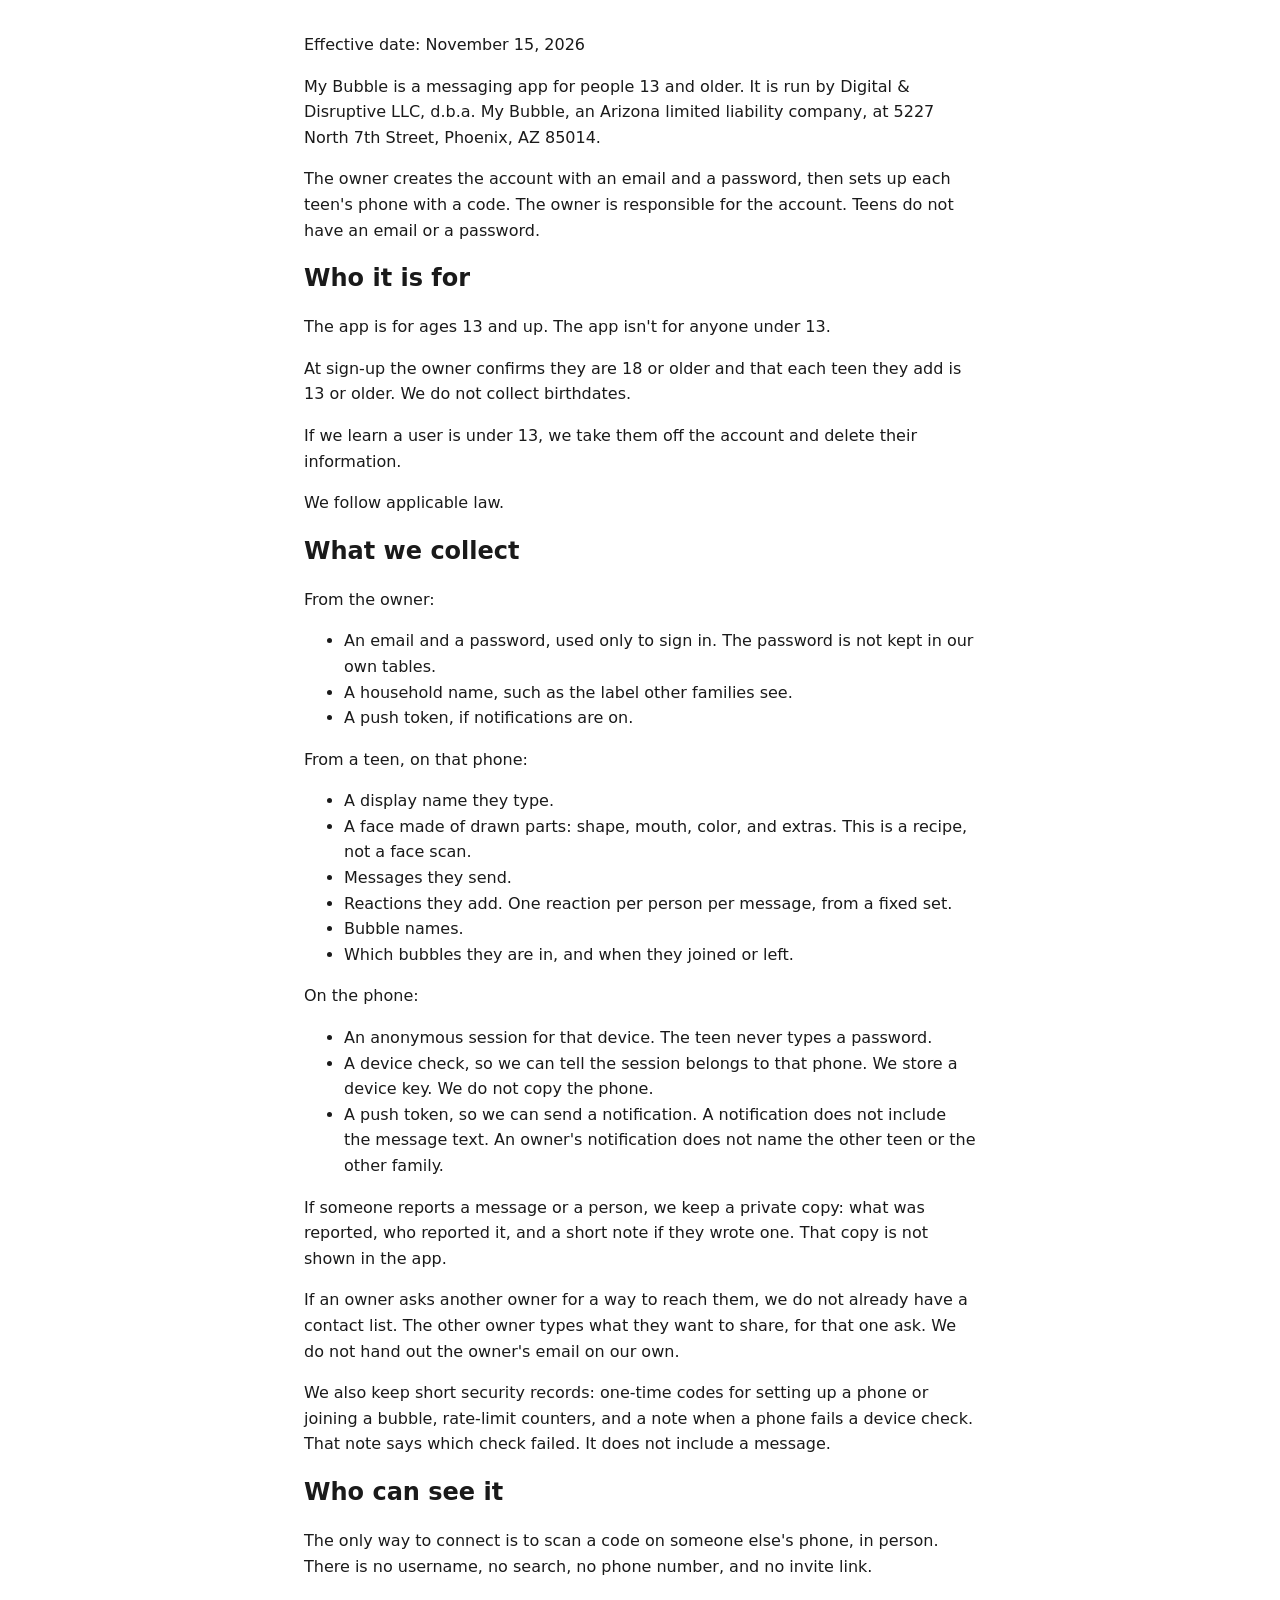
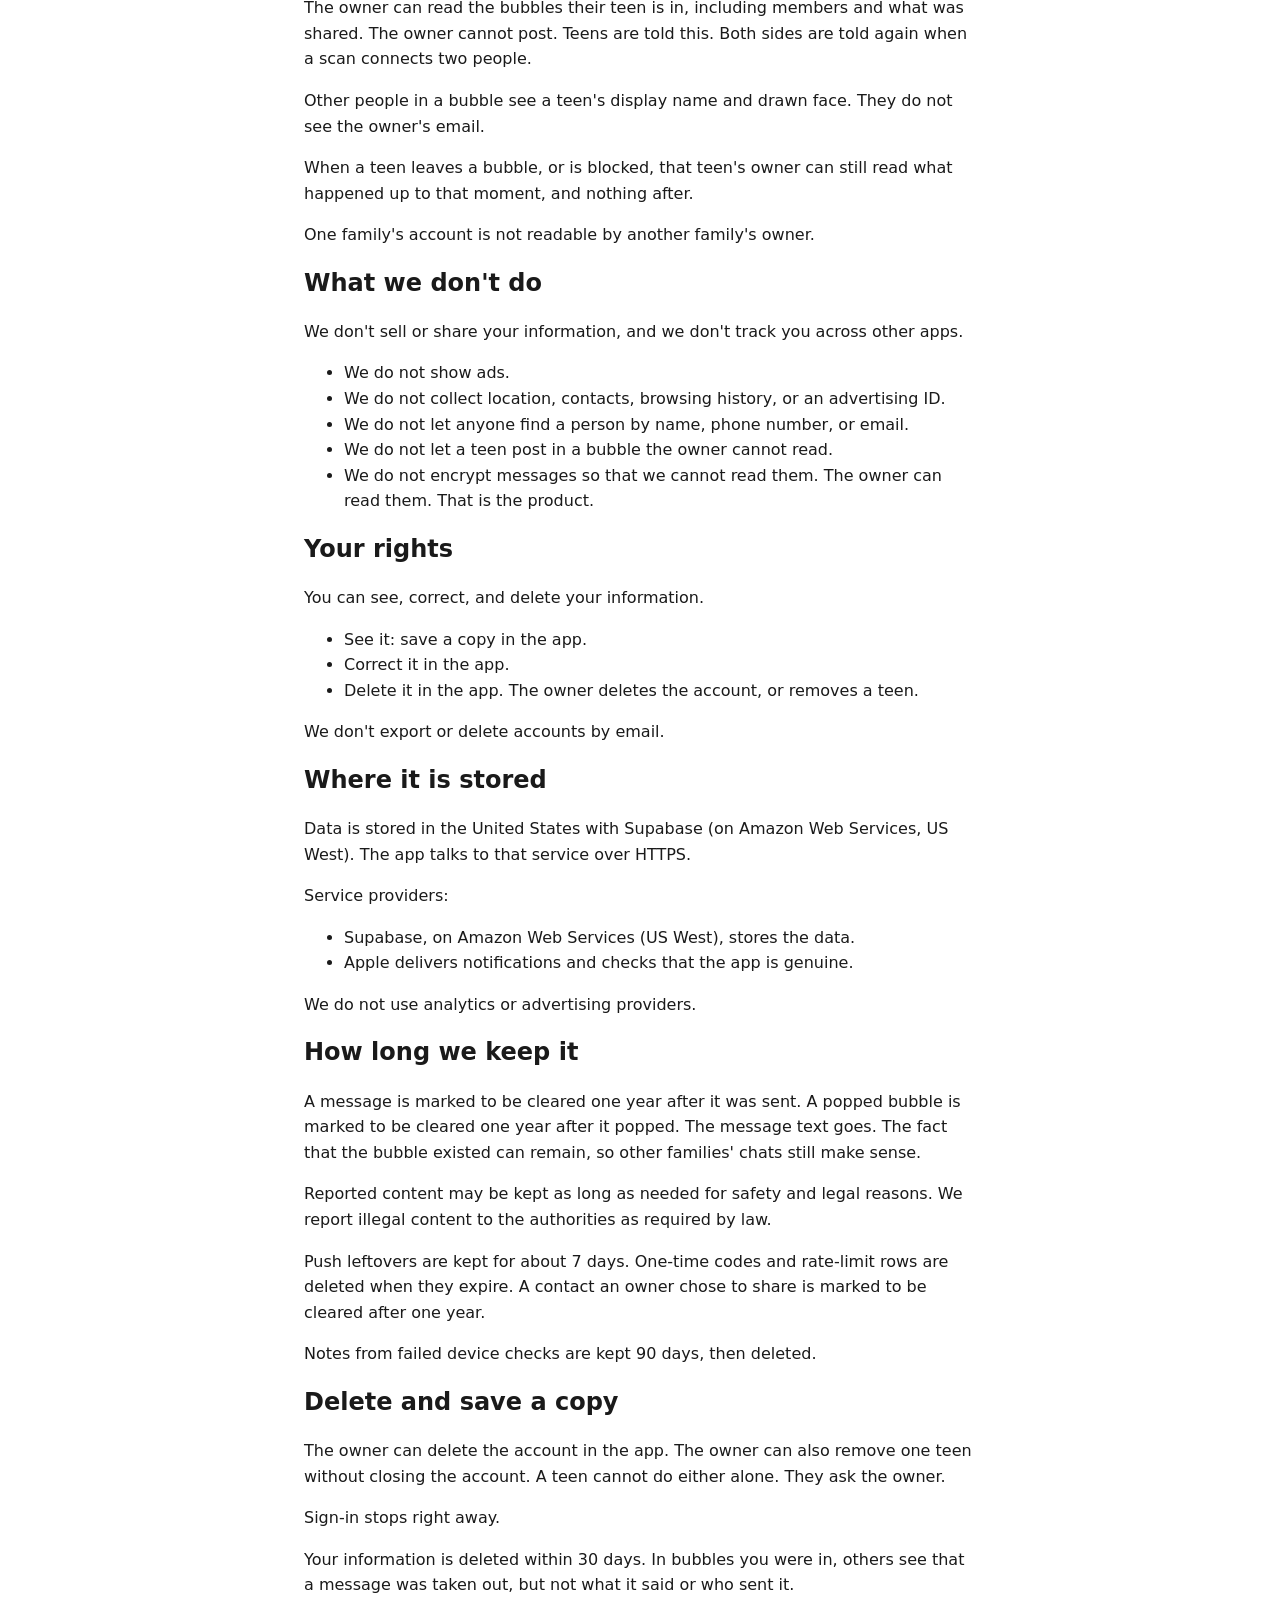
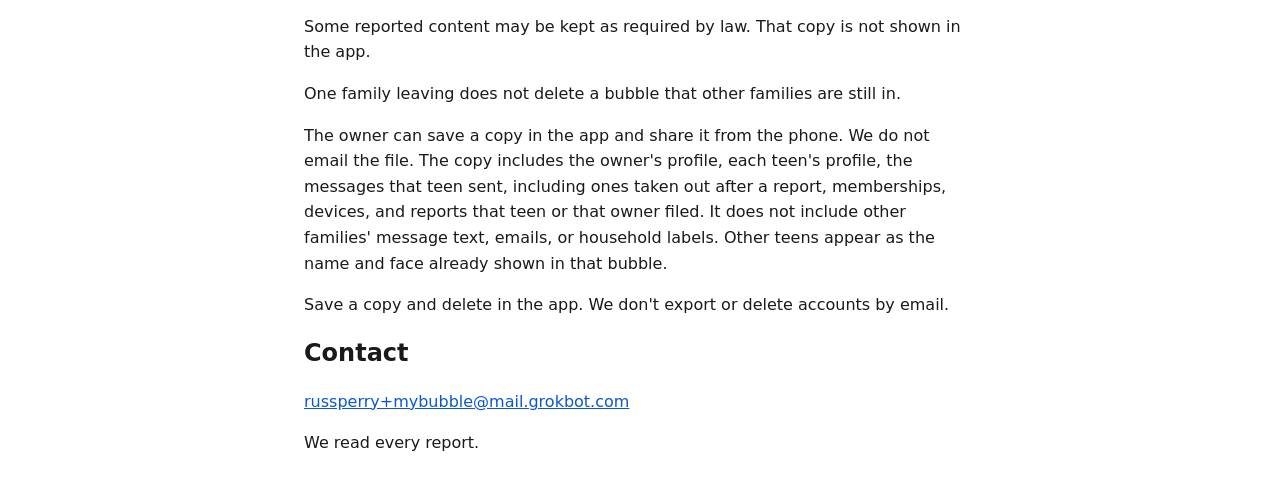
==== privacy/index.html @ 67202253 "Publish legal and support pages." ====
<!DOCTYPE html>
<html lang="en">
<head>
<meta charset="utf-8">
<meta name="viewport" content="width=device-width, initial-scale=1">
<title>Privacy policy · My Bubble</title>
<link rel="stylesheet" href="../style.css">
</head>
<body>
<main>
<p>Effective date: November 15, 2026</p>
<p>My Bubble is a messaging app for people 13 and older. It is run by Digital &amp; Disruptive LLC, d.b.a. My Bubble, an Arizona limited liability company, at 5227 North 7th Street, Phoenix, AZ 85014.</p>
<p>The owner creates the account with an email and a password, then sets up each teen&#39;s phone with a code. The owner is responsible for the account. Teens do not have an email or a password.</p>
<h2>Who it is for</h2>
<p>The app is for ages 13 and up. The app isn&#39;t for anyone under 13.</p>
<p>At sign-up the owner confirms they are 18 or older and that each teen they add is 13 or older. We do not collect birthdates.</p>
<p>If we learn a user is under 13, we take them off the account and delete their information.</p>
<p>We follow applicable law.</p>
<h2>What we collect</h2>
<p>From the owner:</p>
<ul>
<li>An email and a password, used only to sign in. The password is not kept in our own tables.</li>
<li>A household name, such as the label other families see.</li>
<li>A push token, if notifications are on.</li>
</ul>
<p>From a teen, on that phone:</p>
<ul>
<li>A display name they type.</li>
<li>A face made of drawn parts: shape, mouth, color, and extras. This is a recipe, not a face scan.</li>
<li>Messages they send.</li>
<li>Reactions they add. One reaction per person per message, from a fixed set.</li>
<li>Bubble names.</li>
<li>Which bubbles they are in, and when they joined or left.</li>
</ul>
<p>On the phone:</p>
<ul>
<li>An anonymous session for that device. The teen never types a password.</li>
<li>A device check, so we can tell the session belongs to that phone. We store a device key. We do not copy the phone.</li>
<li>A push token, so we can send a notification. A notification does not include the message text. An owner&#39;s notification does not name the other teen or the other family.</li>
</ul>
<p>If someone reports a message or a person, we keep a private copy: what was reported, who reported it, and a short note if they wrote one. That copy is not shown in the app.</p>
<p>If an owner asks another owner for a way to reach them, we do not already have a contact list. The other owner types what they want to share, for that one ask. We do not hand out the owner&#39;s email on our own.</p>
<p>We also keep short security records: one-time codes for setting up a phone or joining a bubble, rate-limit counters, and a note when a phone fails a device check. That note says which check failed. It does not include a message.</p>
<h2>Who can see it</h2>
<p>The only way to connect is to scan a code on someone else&#39;s phone, in person. There is no username, no search, no phone number, and no invite link.</p>
<p>The owner can read the bubbles their teen is in, including members and what was shared. The owner cannot post. Teens are told this. Both sides are told again when a scan connects two people.</p>
<p>Other people in a bubble see a teen&#39;s display name and drawn face. They do not see the owner&#39;s email.</p>
<p>When a teen leaves a bubble, or is blocked, that teen&#39;s owner can still read what happened up to that moment, and nothing after.</p>
<p>One family&#39;s account is not readable by another family&#39;s owner.</p>
<h2>What we don&#39;t do</h2>
<p>We don&#39;t sell or share your information, and we don&#39;t track you across other apps.</p>
<ul>
<li>We do not show ads.</li>
<li>We do not collect location, contacts, browsing history, or an advertising ID.</li>
<li>We do not let anyone find a person by name, phone number, or email.</li>
<li>We do not let a teen post in a bubble the owner cannot read.</li>
<li>We do not encrypt messages so that we cannot read them. The owner can read them. That is the product.</li>
</ul>
<h2>Your rights</h2>
<p>You can see, correct, and delete your information.</p>
<ul>
<li>See it: save a copy in the app.</li>
<li>Correct it in the app.</li>
<li>Delete it in the app. The owner deletes the account, or removes a teen.</li>
</ul>
<p>We don&#39;t export or delete accounts by email.</p>
<h2>Where it is stored</h2>
<p>Data is stored in the United States with Supabase (on Amazon Web Services, US West). The app talks to that service over HTTPS.</p>
<p>Service providers:</p>
<ul>
<li>Supabase, on Amazon Web Services (US West), stores the data.</li>
<li>Apple delivers notifications and checks that the app is genuine.</li>
</ul>
<p>We do not use analytics or advertising providers.</p>
<h2>How long we keep it</h2>
<p>A message is marked to be cleared one year after it was sent. A popped bubble is marked to be cleared one year after it popped. The message text goes. The fact that the bubble existed can remain, so other families&#39; chats still make sense.</p>
<p>Reported content may be kept as long as needed for safety and legal reasons. We report illegal content to the authorities as required by law.</p>
<p>Push leftovers are kept for about 7 days. One-time codes and rate-limit rows are deleted when they expire. A contact an owner chose to share is marked to be cleared after one year.</p>
<p>Notes from failed device checks are kept 90 days, then deleted.</p>
<h2>Delete and save a copy</h2>
<p>The owner can delete the account in the app. The owner can also remove one teen without closing the account. A teen cannot do either alone. They ask the owner.</p>
<p>Sign-in stops right away.</p>
<p>Your information is deleted within 30 days. In bubbles you were in, others see that a message was taken out, but not what it said or who sent it.</p>
<p>Some reported content may be kept as required by law. That copy is not shown in the app.</p>
<p>One family leaving does not delete a bubble that other families are still in.</p>
<p>The owner can save a copy in the app and share it from the phone. We do not email the file. The copy includes the owner&#39;s profile, each teen&#39;s profile, the messages that teen sent, including ones taken out after a report, memberships, devices, and reports that teen or that owner filed. It does not include other families&#39; message text, emails, or household labels. Other teens appear as the name and face already shown in that bubble.</p>
<p>Save a copy and delete in the app. We don&#39;t export or delete accounts by email.</p>
<h2>Contact</h2>
<p><a href="mailto:russperry+mybubble@mail.grokbot.com">russperry+mybubble@mail.grokbot.com</a></p>
<p>We read every report.</p>
</main>
</body>
</html>
---- style.css ----
html {
  font-family: system-ui, -apple-system, BlinkMacSystemFont, "Segoe UI", sans-serif;
  line-height: 1.6;
  color: #1a1a1a;
  background: #fff;
}

body {
  max-width: 42rem;
  margin: 2rem auto;
  padding: 0 1.25rem;
}

h1, h2 {
  line-height: 1.3;
}

a {
  color: #0b57d0;
}
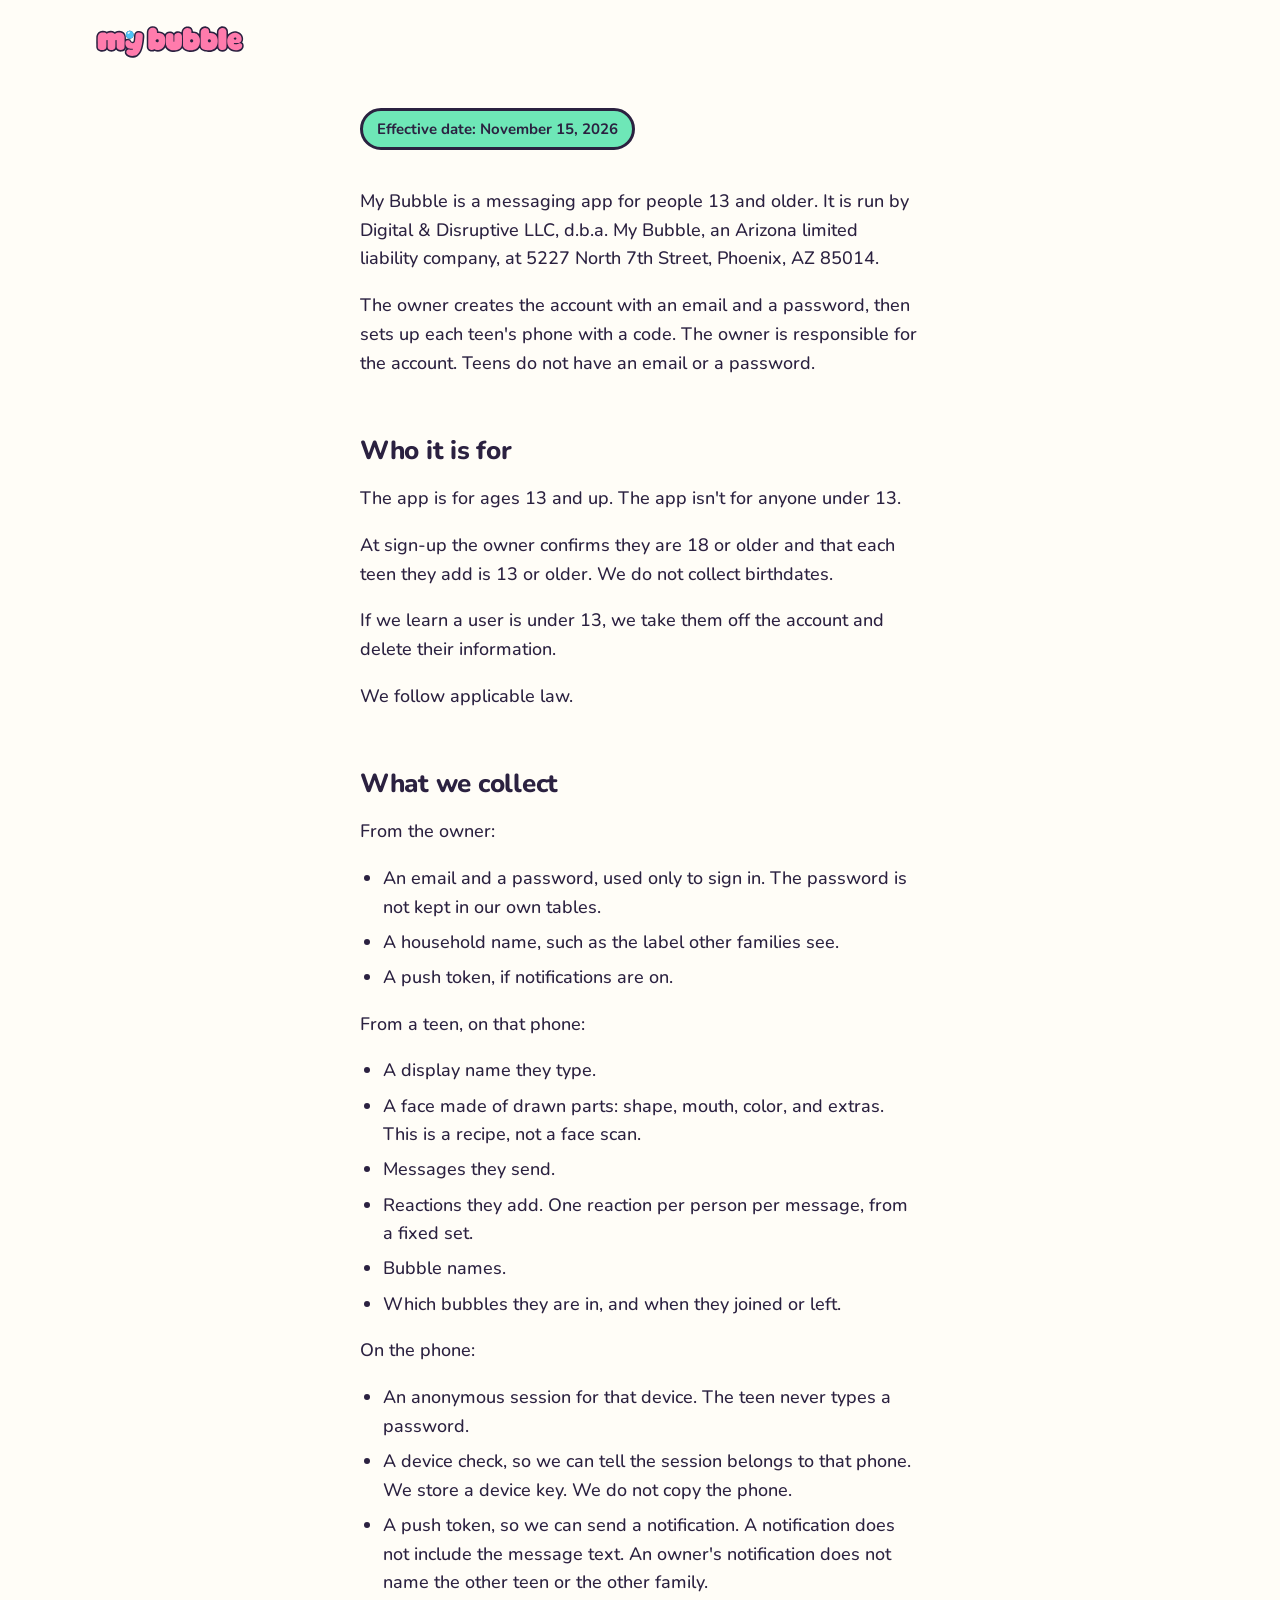
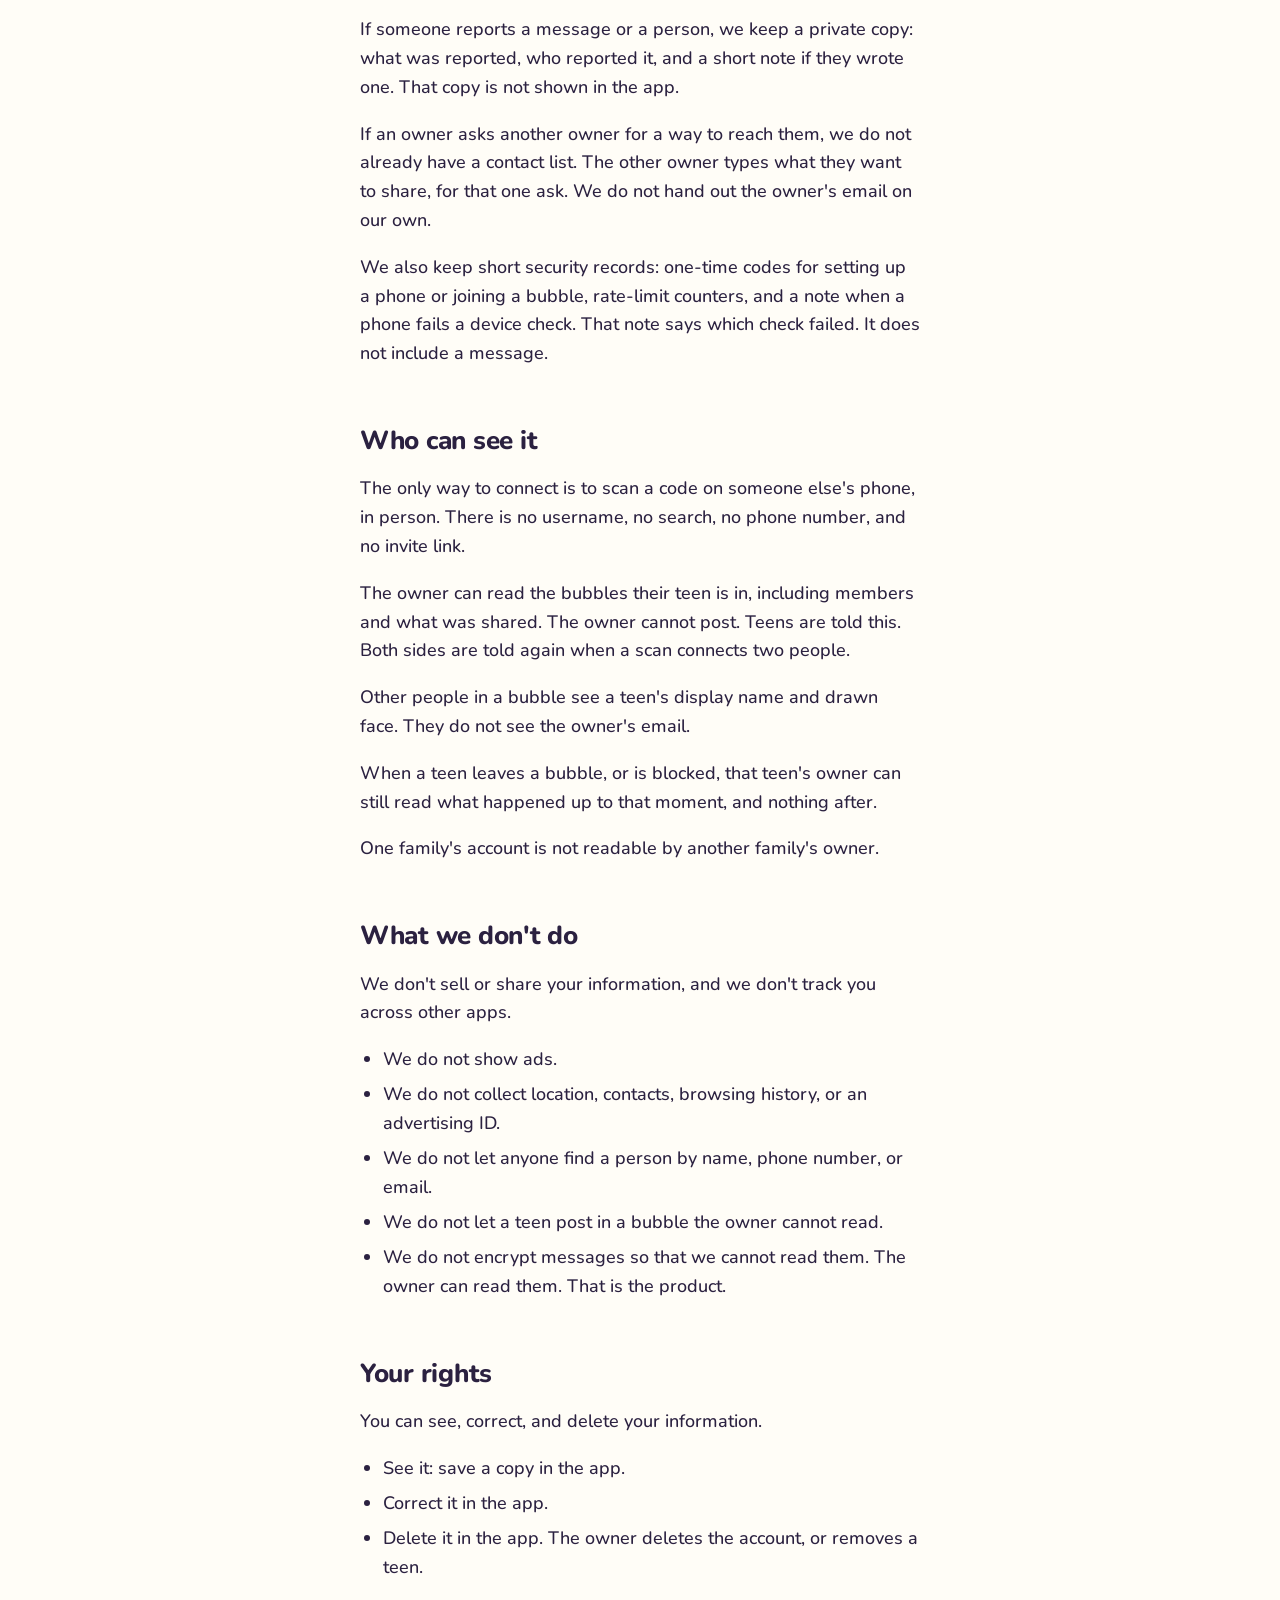
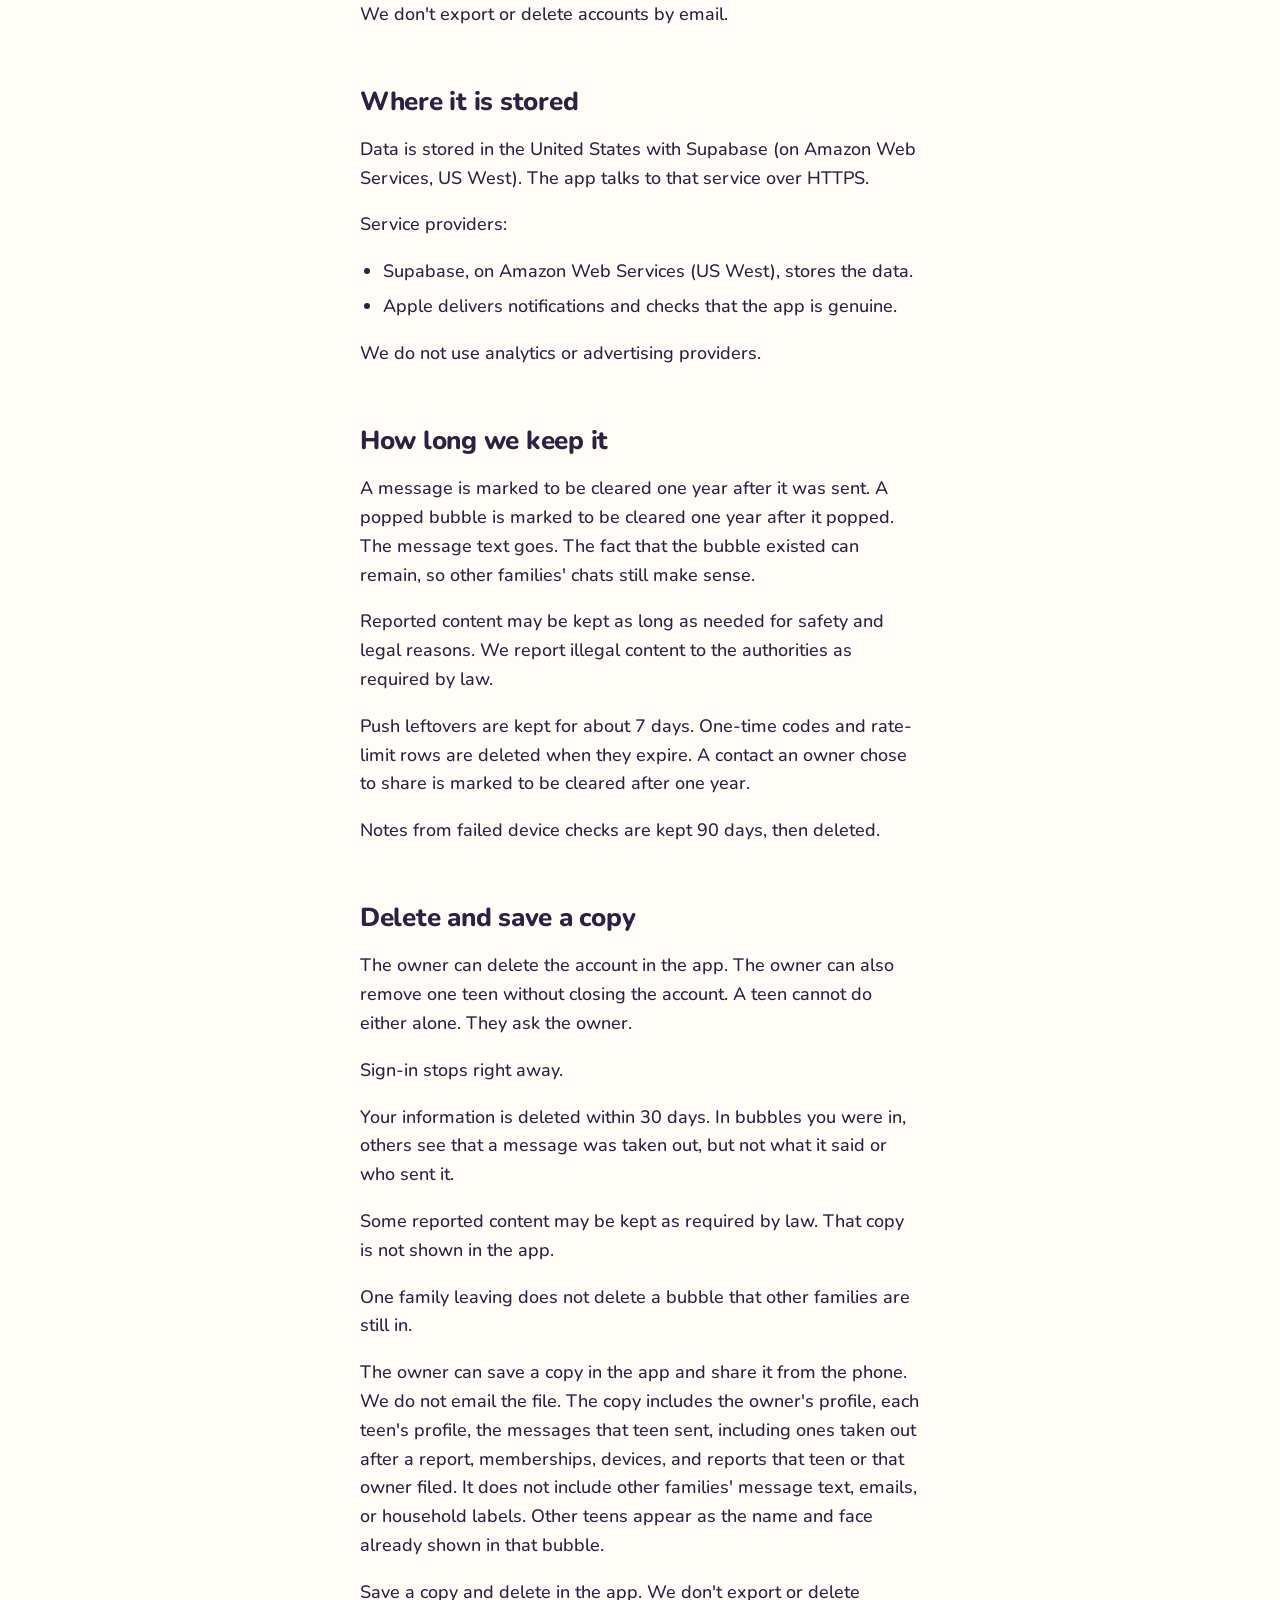
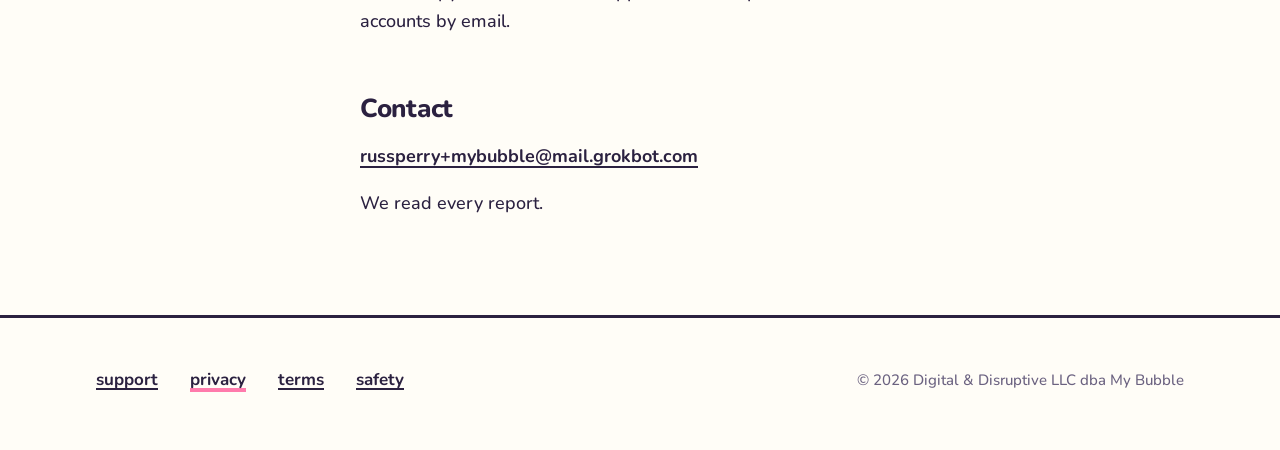
==== commit 419b0852: "Add the landing page and give the help pages its header and footer." ====
--- a/privacy/index.html
+++ b/privacy/index.html
@@ -4,9 +4,15 @@
 <meta charset="utf-8">
 <meta name="viewport" content="width=device-width, initial-scale=1">
 <title>Privacy policy · My Bubble</title>
+<meta name="theme-color" content="#FFFDF7">
+<link rel="icon" type="image/png" sizes="32x32" href="../assets/icon-32.png">
+<link rel="apple-touch-icon" href="../assets/apple-touch-icon.png">
 <link rel="stylesheet" href="../style.css">
 </head>
 <body>
+<header class="site-head">
+  <a class="brand" href="../"><img class="brand-wordmark" src="../assets/wordmark.svg" alt="My Bubble, home" width="148" height="31"></a>
+</header>
 <main>
 <p>Effective date: November 15, 2026</p>
 <p>My Bubble is a messaging app for people 13 and older. It is run by Digital &amp; Disruptive LLC, d.b.a. My Bubble, an Arizona limited liability company, at 5227 North 7th Street, Phoenix, AZ 85014.</p>
@@ -89,5 +95,18 @@
 <p><a href="mailto:russperry+mybubble@mail.grokbot.com">russperry+mybubble@mail.grokbot.com</a></p>
 <p>We read every report.</p>
 </main>
+<footer class="site-foot">
+  <div class="site-foot-inner">
+    <nav aria-label="help and legal">
+      <ul>
+        <li><a href="../support/">support</a></li>
+        <li><a href="../privacy/" aria-current="page">privacy</a></li>
+        <li><a href="../terms/">terms</a></li>
+        <li><a href="../safety/">safety</a></li>
+      </ul>
+    </nav>
+    <small>© 2026 Digital &amp; Disruptive LLC dba My Bubble</small>
+  </div>
+</footer>
 </body>
 </html>
--- a/style.css
+++ b/style.css
@@ -1,20 +1,500 @@
+/* My Bubble — site styles.
+   Tokens from the app (ios/MyBubble/Design/Tokens.swift). Candy is fill, text is
+   ink or paper. One gradient only: the shimmer, used on the time ring and the pop.
+   Type is SF Pro Rounded on Apple devices (ui-rounded); Nunito, self-hosted, elsewhere. */
+
+@font-face {
+  font-family: "Nunito";
+  src: url("assets/fonts/nunito-latin-wght-normal.woff2") format("woff2");
+  font-weight: 200 1000;
+  font-style: normal;
+  font-display: swap;
+  unicode-range: U+0000-00FF, U+0131, U+0152-0153, U+02BB-02BC, U+02C6, U+02DA, U+02DC, U+0304, U+0308, U+0329, U+2000-206F, U+20AC, U+2122, U+2191, U+2193, U+2212, U+2215, U+FEFF, U+FFFD;
+}
+
+@property --hole {
+  syntax: "<percentage>";
+  inherits: false;
+  initial-value: 0%;
+}
+
+:root {
+  --ink: #2B2140;
+  --paper: #FFFDF7;
+  --bubblegum: #FF7BAC;
+  --sky: #4FC3F7;
+  --mint: #6EE7B7;
+  --lemon: #FFD65C;
+  --grape: #A78BFA;
+  --ink-soft: #6B6280;
+  --paper-soft: #B9B0CC;
+  --ink-raised: #3A2E55;
+  --shimmer: #FFB3D9, #7EE8E0, #C3B1F5, #FFD873, #FFB3D9;
+
+  --font: ui-rounded, "SF Pro Rounded", "Nunito", system-ui, -apple-system, sans-serif;
+  --stroke: 3px;
+  --stroke-hero: 4px;
+  --r-card: 24px;
+  --margin: clamp(20px, 5vw, 56px);
+  --wide: 1200px;
+
+  /* one crescent highlight, top-left, for CSS-drawn bubbles */
+  --glint: url("data:image/svg+xml,%3Csvg xmlns='http://www.w3.org/2000/svg' viewBox='0 0 100 100'%3E%3Cpath d='M25.27 41.97A26 26 0 0 1 41.11 25.57' fill='none' stroke='white' stroke-opacity='.9' stroke-width='5.5' stroke-linecap='round'/%3E%3C/svg%3E");
+
+  color-scheme: light;
+}
+
+*, *::before, *::after { box-sizing: border-box; }
+
 html {
-  font-family: system-ui, -apple-system, BlinkMacSystemFont, "Segoe UI", sans-serif;
-  line-height: 1.6;
-  color: #1a1a1a;
-  background: #fff;
+  background: var(--paper);
+  color: var(--ink);
+  font-family: var(--font);
+  -webkit-text-size-adjust: 100%;
+  text-size-adjust: 100%;
 }
 
 body {
-  max-width: 42rem;
-  margin: 2rem auto;
-  padding: 0 1.25rem;
-}
-
-h1, h2 {
-  line-height: 1.3;
-}
-
-a {
-  color: #0b57d0;
-}
+  margin: 0;
+  font-size: 1.125rem;
+  font-weight: 500;
+  line-height: 1.55;
+  -webkit-font-smoothing: antialiased;
+  overflow-x: clip;
+}
+
+img, svg { display: block; max-width: 100%; }
+
+a { color: inherit; text-decoration-thickness: 2px; text-underline-offset: .2em; }
+a:hover { text-decoration-color: var(--bubblegum); text-decoration-thickness: 4px; }
+
+:focus-visible { outline: 3px solid var(--ink); outline-offset: 4px; border-radius: 6px; }
+
+.sr-only {
+  position: absolute !important; width: 1px; height: 1px; padding: 0; margin: -1px;
+  overflow: hidden; clip: rect(0 0 0 0); clip-path: inset(50%); white-space: nowrap; border: 0;
+}
+
+/* ---------------------------------------------------------------- header */
+
+.site-head {
+  display: flex; align-items: center; justify-content: space-between; gap: 16px;
+  max-width: var(--wide); margin: 0 auto; padding: 20px var(--margin);
+}
+.brand {
+  display: inline-flex; align-items: center; gap: 10px; min-height: 44px;
+  text-decoration: none; border-radius: 12px;
+}
+.brand-wordmark { width: 148px; height: auto; }
+.brand-wand { width: 48px; height: 48px; }
+
+.pill {
+  display: inline-flex; align-items: center; justify-content: center; gap: 8px;
+  min-height: 44px; padding: 0 20px;
+  border: var(--stroke) solid var(--ink); border-radius: 999px;
+  background: var(--paper); color: var(--ink);
+  font-weight: 700; font-size: 1.0625rem; line-height: 1; text-decoration: none;
+  transition: transform .2s ease-out;
+}
+.pill:hover { text-decoration: none; transform: translateY(-2px); }
+.pill-candy { background: var(--lemon); }
+
+/* ---------------------------------------------------------------- footer */
+
+.site-foot {
+  margin-top: 0;
+  padding: 40px 0 48px;
+  border-top: var(--stroke) solid var(--ink);
+  background: var(--paper);
+}
+.site-foot-inner {
+  max-width: var(--wide); margin: 0 auto; padding: 0 var(--margin);
+  display: flex; flex-wrap: wrap; align-items: center; justify-content: space-between; gap: 16px 32px;
+}
+.site-foot ul {
+  display: flex; flex-wrap: wrap; gap: 4px 8px;
+  list-style: none; margin: 0 0 0 -12px; padding: 0;
+}
+.site-foot li a {
+  display: inline-flex; align-items: center; min-height: 44px; padding: 0 12px;
+  font-weight: 700; font-size: 1.0625rem;
+}
+.site-foot li a[aria-current="page"] { text-decoration-color: var(--bubblegum); text-decoration-thickness: 4px; }
+.site-foot small { font-size: 0.9375rem; color: var(--ink-soft); }
+
+/* ---------------------------------------------------------------- legal pages */
+
+body:not(.home) main {
+  max-width: 42rem; margin: 0 auto; padding: 24px var(--margin) 80px;
+  font-size: 1.125rem; line-height: 1.6;
+}
+body:not(.home) main h2 {
+  margin: 2.2em 0 .5em; font-size: 1.625rem; font-weight: 800; line-height: 1.2; letter-spacing: -.01em;
+}
+body:not(.home) main > p:first-child {
+  display: inline-block; margin: 0 0 1.25em; padding: 6px 14px;
+  border: var(--stroke) solid var(--ink); border-radius: 999px; background: var(--mint);
+  font-size: 0.9375rem; font-weight: 700;
+}
+body:not(.home) main ul { padding-left: 1.25em; }
+body:not(.home) main li { margin: .35em 0; }
+body:not(.home) main li::marker { color: var(--ink); }
+body:not(.home) main a { font-weight: 700; overflow-wrap: anywhere; }
+
+/* ================================================================ landing */
+
+.home .wrap { max-width: var(--wide); margin: 0 auto; padding: 0 var(--margin); }
+
+/* the CSS-drawn bubble: candy fill, ink outline, one glint */
+.bub {
+  position: absolute; border-radius: 50%;
+  border: var(--stroke-hero) solid var(--ink);
+  background: var(--glint) center / 100% no-repeat, var(--fill, var(--sky));
+}
+.bub.s { border-width: var(--stroke); }
+
+/* ---------------------------------------------------------------- hero */
+
+.hero { position: relative; overflow: clip; padding-bottom: 72px; }
+.hero-inner {
+  display: grid; grid-template-columns: minmax(0, 1fr) minmax(0, 1fr);
+  align-items: center; gap: 24px;
+  max-width: var(--wide); margin: 0 auto; padding: 8px var(--margin) 0;
+  min-height: min(720px, calc(100svh - 100px));
+}
+.hero-copy { position: relative; z-index: 2; padding: 24px 0; }
+.hero h1 { margin: 0; }
+.hero-wordmark { width: min(100%, 620px); height: auto; overflow: visible; }
+.tagline {
+  margin: 28px 0 0; max-width: 15ch;
+  font-size: clamp(2rem, 1.2rem + 3.2vw, 3.5rem); font-weight: 800; line-height: 1.04; letter-spacing: -.025em;
+  text-wrap: balance;
+}
+/* Apple badge: unaltered, 56px tall, clear space well over a quarter of its height */
+.store { display: inline-block; margin: 40px 0 0; padding: 0; border-radius: 10px; }
+.store img { width: auto; height: 56px; }
+.store:focus-visible { outline-offset: 6px; }
+
+.hero-art { position: relative; height: 640px; }
+.hero-art .bub.big { --fill: var(--lemon); width: 560px; height: 560px; right: -170px; top: 30px; }
+.hero-art .bub.mid { --fill: var(--mint); width: 150px; height: 150px; left: 0; bottom: 30px; }
+.hero-art .bub.b1 { --fill: var(--sky); width: 64px; height: 64px; left: 40px; top: 70px; border-width: var(--stroke); }
+.hero-art .bub.b2 { --fill: var(--bubblegum); width: 28px; height: 28px; left: 120px; top: 30px; border-width: var(--stroke); }
+.hero-art .bub.b3 { --fill: var(--grape); width: 36px; height: 36px; right: 30px; bottom: 10px; border-width: var(--stroke); }
+
+.phone {
+  position: absolute; left: 50%; top: 50%;
+  width: 300px; aspect-ratio: 393 / 852;
+  margin: calc(300px * -852 / 393 / 2) 0 0 -150px;
+  padding: 11px;
+  background: var(--grape);
+  border: var(--stroke-hero) solid var(--ink);
+  border-radius: 52px;
+  transform: rotate(5deg);
+}
+.phone::before { /* the case's glint */
+  content: ""; position: absolute; left: -2px; top: 40px; width: 4px; height: 70px;
+  border-radius: 4px; background: var(--ink);
+}
+.phone-screen {
+  width: 100%; height: 100%; overflow: hidden;
+  border: var(--stroke) solid var(--ink); border-radius: 40px; background: var(--paper);
+}
+.phone-screen svg { width: 100%; height: 100%; }
+.art text, .phone-screen text, .pop text { font-family: var(--font); }
+
+/* ---------------------------------------------------------------- how it works */
+
+.points { position: relative; padding: 56px 0 120px; }
+.section-title {
+  margin: 0 0 56px; font-size: clamp(2rem, 1.4rem + 2.4vw, 3rem); font-weight: 800;
+  line-height: 1.05; letter-spacing: -.02em;
+}
+.cards {
+  list-style: none; margin: 0; padding: 0;
+  display: grid; grid-template-columns: repeat(3, minmax(0, 1fr)); gap: 32px; align-items: start;
+}
+.card {
+  position: relative; display: flex; flex-direction: column;
+  padding: 28px 28px 32px;
+  border: var(--stroke) solid var(--ink); border-radius: var(--r-card);
+  background: var(--fill, var(--paper));
+  transform: rotate(var(--tilt, 0deg)) translateY(var(--drop, 0));
+  transition: transform .5s cubic-bezier(.34, 1.56, .64, 1);
+}
+.card:hover { transform: rotate(0deg) translateY(var(--drop, 0)); }
+.card-sky { --fill: var(--sky); --tilt: -1.6deg; }
+.card-paper { --fill: var(--paper); --tilt: 1.2deg; --drop: 56px; }
+.card-lemon { --fill: var(--lemon); --tilt: -1deg; }
+.card h3 {
+  order: 1; margin: 24px 0 8px;
+  font-size: 1.75rem; font-weight: 800; line-height: 1.12; letter-spacing: -.015em; text-wrap: balance;
+}
+.card p { order: 2; margin: 0; font-size: 1.25rem; line-height: 1.4; }
+.card-art { order: 0; position: relative; min-height: 290px; display: grid; place-items: center; }
+
+/* card 1: two people, one code */
+.scan-phone {
+  position: relative; width: 158px; aspect-ratio: 9 / 16;
+  padding: 26px 16px 16px;
+  background: var(--paper); border: var(--stroke) solid var(--ink); border-radius: 30px;
+  transform: rotate(-5deg);
+}
+.scan-phone::before {
+  content: ""; position: absolute; top: 9px; left: 50%; width: 46px; height: 12px; margin-left: -23px;
+  border-radius: 8px; background: var(--ink);
+}
+.scan-phone svg { width: 100%; height: auto; margin-top: 18px; overflow: visible; }
+.scan-face { position: absolute; width: 92px; bottom: 6px; }
+.scan-face svg { width: 100%; height: auto; overflow: visible; }
+.scan-face.a { left: calc(50% - 150px); transform: rotate(-8deg); }
+.scan-face.b { right: calc(50% - 150px); transform: rotate(7deg); }
+
+/* card 3: a quiet chat, no ticks, no counts */
+.chat { width: 100%; max-width: 300px; display: flex; flex-direction: column; gap: 12px; }
+.msg { display: flex; align-items: flex-end; gap: 8px; }
+.msg.me { justify-content: flex-end; }
+.msg .who { width: 40px; flex: none; }
+.msg .who svg { width: 40px; height: 40px; overflow: visible; }
+.blob {
+  margin: 0; padding: 10px 18px;
+  border: var(--stroke) solid var(--ink); border-radius: 28px;
+  background: var(--fill); font-size: 1.125rem; font-weight: 600; line-height: 1.25;
+}
+.msg:not(.me) .blob { border-bottom-left-radius: 10px; }
+.msg.me .blob { border-bottom-right-radius: 10px; }
+.chat .stamp { align-self: center; font-size: .9375rem; font-weight: 600; color: var(--ink); }
+
+/* card 2: the pop */
+.pop { position: relative; width: 100%; display: grid; justify-items: center; }
+.pop-input { position: absolute; opacity: 0; width: 1px; height: 1px; pointer-events: none; }
+.pop-label { display: grid; justify-items: center; gap: 10px; cursor: pointer; -webkit-tap-highlight-color: transparent; }
+.pop-stage {
+  position: relative; display: block; width: min(250px, 72vw); aspect-ratio: 1;
+  border-radius: 50%; transition: transform .26s cubic-bezier(.34, 1.56, .64, 1);
+}
+.pop-label:active .pop-stage { transform: scale(.94); }
+.pop-input:focus-visible + .pop-label .pop-stage { outline: 3px solid var(--ink); outline-offset: 2px; }
+.pop-film { position: absolute; inset: 0; }
+.pop-film svg { width: 100%; height: 100%; overflow: visible; }
+
+/* the time ring: shimmer, trimmed to what's left, clockwise from the top */
+.pop-ring, .pop-burst {
+  position: absolute; inset: 0; border-radius: 50%;
+  background: conic-gradient(from 0deg, var(--shimmer));
+}
+.pop-ring {
+  -webkit-mask: radial-gradient(closest-side, transparent 90.6%, #000 91%, #000 94.6%, transparent 95%), conic-gradient(#000 0 62%, transparent 0);
+  -webkit-mask-composite: source-in;
+  mask: radial-gradient(closest-side, transparent 90.6%, #000 91%, #000 94.6%, transparent 95%) intersect, conic-gradient(#000 0 62%, transparent 0);
+}
+.pop-tip { /* the droplet at the end of the ring */
+  position: absolute; width: 5%; aspect-ratio: 1; border-radius: 50%;
+  left: calc(50% + 46.3% * -0.6845); top: calc(50% - 46.3% * -0.7290);
+  transform: translate(-50%, -50%); background: #F3D18A;
+}
+.pop-burst {
+  opacity: 0;
+  -webkit-mask: radial-gradient(closest-side, transparent 84%, #000 84.5%, #000 88.5%, transparent 89%);
+  mask: radial-gradient(closest-side, transparent 84%, #000 84.5%, #000 88.5%, transparent 89%);
+}
+.pop-drop {
+  position: absolute; left: 50%; top: 92%; width: 3.4%; aspect-ratio: 1; margin-left: -1.7%;
+  border-radius: 50%; background: var(--c, #7EE8E0); opacity: 0;
+}
+.pop-ripple {
+  position: absolute; left: 50%; top: 104%; width: 48%; height: 9%;
+  border: 3px solid var(--ink); border-radius: 50%;
+  transform: translate(-50%, -50%) scale(0); opacity: 0;
+}
+.pop-hint { font-size: 1rem; font-weight: 700; padding: 8px 16px; margin-top: 18px; border: var(--stroke) solid var(--ink); border-radius: 999px; background: var(--lemon); min-height: 44px; display: inline-flex; align-items: center; }
+.pop-hint-off { display: none; background: var(--paper); }
+.pop-input:checked + .pop-label .pop-hint-on { display: none; }
+.pop-input:checked + .pop-label .pop-hint-off { display: inline-flex; }
+
+/* popped, at rest: empty paper and a ripple's ghost */
+.pop-input:checked + .pop-label :is(.pop-film, .pop-ring, .pop-tip) { opacity: 0; }
+.pop-input:checked + .pop-label .pop-ripple { opacity: .3; transform: translate(-50%, -50%) scale(1); }
+
+/* ---------------------------------------------------------------- grown-ups */
+
+.grown {
+  position: relative; background: var(--ink); color: var(--paper);
+  padding: 120px 0 128px; margin-top: 40px;
+}
+.grown::before { /* a row of suds along the top edge */
+  content: ""; position: absolute; left: 0; right: 0; top: -27px; height: 28px;
+  background: radial-gradient(circle at 50% 100%, var(--ink) 27px, transparent 28px) 0 0 / 56px 28px repeat-x;
+}
+.grown-inner { display: grid; grid-template-columns: minmax(0, 5fr) minmax(0, 7fr); gap: 48px 72px; align-items: start; }
+.grown h2 { margin: 0; font-size: clamp(2.25rem, 1.4rem + 3vw, 3.75rem); font-weight: 800; line-height: 1; letter-spacing: -.025em; text-wrap: balance; }
+.grown-lede { margin: 20px 0 32px; max-width: 26ch; color: var(--paper-soft); font-size: 1.25rem; line-height: 1.4; }
+.grown .pill { margin-top: 32px; background: var(--ink); color: var(--paper); border-color: var(--paper); }
+.grown .pill:focus-visible, .grown a:focus-visible { outline-color: var(--paper); }
+.grown-faces { position: relative; height: 150px; margin-top: 56px; }
+.grown-faces span { position: absolute; display: block; }
+.grown-faces svg { width: 100%; height: auto; overflow: visible; }
+.safe-list { list-style: none; margin: 0; padding: 0; display: grid; gap: 28px; }
+.safe-list li { display: grid; grid-template-columns: 64px minmax(0, 1fr); gap: 20px; align-items: start; }
+.safe-list p { margin: 0; padding-top: 6px; font-size: 1.375rem; line-height: 1.4; font-weight: 600; text-wrap: pretty; }
+.safe-list .sub { display: block; margin-top: 4px; font-size: 1.0625rem; font-weight: 500; color: var(--paper-soft); }
+.glyph {
+  width: 64px; height: 64px; display: grid; place-items: center;
+  border: var(--stroke) solid var(--ink); border-radius: 50%;
+  box-shadow: 0 0 0 3px var(--paper); /* the dark-mode sticker offset */
+  background: var(--fill);
+  color: var(--ink);
+}
+.glyph svg { width: 30px; height: 30px; }
+
+/* ---------------------------------------------------------------- closing */
+
+.closing { position: relative; overflow: clip; padding: 120px 0 112px; text-align: center; }
+.closing-wand { width: 200px; height: 200px; margin: 0 auto 24px; transform: rotate(-8deg); overflow: visible; }
+.closing h2 { margin: 0 auto; max-width: 14ch; font-size: clamp(2.25rem, 1.4rem + 3.4vw, 4rem); font-weight: 800; line-height: 1; letter-spacing: -.025em; text-wrap: balance; }
+.closing .store { margin-top: 36px; }
+.closing .bub.c1 { --fill: var(--mint); width: 90px; height: 90px; left: 8%; top: 22%; }
+.closing .bub.c2 { --fill: var(--bubblegum); width: 40px; height: 40px; left: 16%; top: 62%; border-width: var(--stroke); }
+.closing .bub.c3 { --fill: var(--sky); width: 130px; height: 130px; right: 6%; top: 46%; }
+.closing .bub.c4 { --fill: var(--grape); width: 28px; height: 28px; right: 18%; top: 18%; border-width: var(--stroke); }
+
+/* ---------------------------------------------------------------- responsive */
+
+@media (max-width: 1080px) {
+  .cards { grid-template-columns: minmax(0, 1fr); max-width: 520px; margin: 0 auto; gap: 40px; }
+  .card-paper { --drop: 0px; }
+  .grown-inner { grid-template-columns: minmax(0, 1fr); }
+  .grown-faces { display: none; }
+}
+
+@media (max-width: 860px) {
+  .hero-inner { grid-template-columns: minmax(0, 1fr); min-height: 0; gap: 0; }
+  .hero-copy { padding: 8px 0 0; }
+  .hero-art { height: 560px; margin: 8px calc(var(--margin) * -1) 0; }
+  .phone { width: 248px; margin: calc(248px * -852 / 393 / 2) 0 0 -124px; border-radius: 44px; padding: 9px; }
+  .phone-screen { border-radius: 34px; }
+  .hero-art .bub.big { width: 400px; height: 400px; right: -150px; top: 40px; }
+  .hero-art .bub.mid { width: 110px; height: 110px; left: 12px; bottom: 36px; }
+  .hero-art .bub.b1 { left: 24px; top: 40px; width: 52px; height: 52px; }
+  .hero-art .bub.b2 { left: 86px; top: 8px; }
+  .hero-art .bub.b3 { right: 24px; bottom: 6px; }
+  .points { padding-top: 24px; }
+  .closing { padding-top: 96px; }
+  .closing .bub.c1 { width: 72px; height: 72px; left: -18px; top: 64px; }
+  .closing .bub.c2 { left: 8%; top: 236px; }
+  .closing .bub.c3 { width: 96px; height: 96px; right: -34px; top: 150px; }
+  .closing .bub.c4 { right: 20%; top: 56px; }
+}
+
+@media (max-width: 480px) {
+  .site-head { padding-top: 14px; padding-bottom: 6px; }
+  .pill { padding: 0 16px; font-size: 1rem; }
+  .store img { height: 52px; }
+  .hero-art { height: 500px; }
+  .phone { width: 220px; margin: calc(220px * -852 / 393 / 2) 0 0 -110px; border-radius: 40px; padding: 8px; }
+  .phone-screen { border-radius: 31px; }
+  .card { padding: 22px 20px 26px; }
+  .card h3 { font-size: 1.5rem; }
+  .card p { font-size: 1.125rem; }
+  .card-art { min-height: 260px; }
+  .scan-face { width: 76px; }
+  .scan-face.a { left: calc(50% - 128px); }
+  .scan-face.b { right: calc(50% - 128px); }
+  .scan-phone { width: 140px; }
+  .safe-list li { grid-template-columns: 52px minmax(0, 1fr); gap: 16px; }
+  .glyph { width: 52px; height: 52px; }
+  .glyph svg { width: 26px; height: 26px; }
+  .safe-list p { font-size: 1.1875rem; padding-top: 2px; }
+  .closing-wand { width: 160px; height: 160px; }
+}
+
+@media (max-width: 359px) {
+  .tagline { font-size: 1.875rem; }
+  .scan-face { width: 64px; }
+  .scan-face.a { left: 0; }
+  .scan-face.b { right: 0; }
+  .scan-phone { width: 128px; }
+  .chat .blob { font-size: 1rem; padding: 8px 14px; }
+}
+
+/* ---------------------------------------------------------------- motion
+   Everything is still unless the visitor is fine with motion. The pop is the
+   one spectacle: 1.4 s, the app's own storyboard (design-system.md §6). */
+
+@media (prefers-reduced-motion: no-preference) {
+  .hero-wordmark { animation: squash .7s cubic-bezier(.34, 1.56, .64, 1) both; transform-origin: 50% 80%; }
+  .tagline { animation: rise .6s .12s cubic-bezier(.2, .8, .2, 1) both; }
+  .hero .store { animation: rise .6s .22s cubic-bezier(.2, .8, .2, 1) both; }
+  .phone { animation: phone-in .9s .25s cubic-bezier(.34, 1.4, .64, 1) both; }
+  .hero-art .bub { animation: blow .7s cubic-bezier(.34, 1.56, .64, 1) both, float 3s ease-in-out infinite alternate; }
+  .hero-art .bub.big { animation-delay: .35s, 1.1s; }
+  .hero-art .bub.mid { animation-delay: .55s, 1.9s; }
+  .hero-art .bub.b1  { animation-delay: .65s, 1.4s; }
+  .hero-art .bub.b2  { animation-delay: .75s, 2.3s; }
+  .hero-art .bub.b3  { animation-delay: .85s, 1.7s; }
+  .closing .bub { animation: float 3.2s ease-in-out infinite alternate; }
+  .closing .bub.c2 { animation-delay: -1.1s; }
+  .closing .bub.c3 { animation-delay: -2s; }
+  .closing .bub.c4 { animation-delay: -.6s; }
+
+  /* the pop */
+  .pop-input:checked + .pop-label .pop-film {
+    animation: film-pop 1.4s linear both;
+    -webkit-mask: radial-gradient(circle at 50% 5%, transparent var(--hole), #000 calc(var(--hole) + .6%));
+    mask: radial-gradient(circle at 50% 5%, transparent var(--hole), #000 calc(var(--hole) + .6%));
+  }
+  .pop-input:checked + .pop-label :is(.pop-ring, .pop-tip) { animation: ring-out 1.4s linear both; }
+  .pop-input:checked + .pop-label .pop-burst { animation: burst 1.4s linear both; }
+  .pop-input:checked + .pop-label .pop-drop { animation: drop 1.4s linear both; }
+  .pop-input:checked + .pop-label .pop-ripple { animation: ripple 1.4s linear both; }
+  .pop-input:checked + .pop-label .pop-hint-off { animation: rise .4s 1.3s ease-out both; }
+  /* blow a new one */
+  .pop-input:not(:checked) + .pop-label .pop-film { animation: blow .7s cubic-bezier(.34, 1.56, .64, 1) both; }
+  .pop-input:not(:checked) + .pop-label :is(.pop-ring, .pop-tip) { animation: fade-in .4s .5s ease-out both; }
+}
+
+@media (prefers-reduced-motion: reduce) {
+  .pop-film, .pop-ring, .pop-tip, .pop-ripple { transition: opacity .2s ease-out; }
+  .pop-input:checked + .pop-label :is(.pop-film, .pop-ring, .pop-tip, .pop-ripple) { transition: opacity .6s ease-in-out; }
+  .card, .pill, .pop-stage { transition: none; }
+  .card:hover { transform: rotate(var(--tilt, 0deg)) translateY(var(--drop, 0)); }
+}
+
+@keyframes squash { 0% { transform: scale(.92); opacity: 0; } 45% { transform: scale(1.04); opacity: 1; } 100% { transform: scale(1); } }
+@keyframes rise { from { transform: translateY(14px); opacity: 0; } to { transform: none; opacity: 1; } }
+@keyframes fade-in { from { opacity: 0; } to { opacity: 1; } }
+@keyframes blow { 0% { transform: scale(.15); opacity: 0; } 30% { opacity: 1; } 100% { transform: scale(1); opacity: 1; } }
+@keyframes float { from { translate: 0 -4px; } to { translate: 0 4px; } }
+@keyframes phone-in { from { transform: translateY(60px) rotate(14deg); opacity: 0; } 40% { opacity: 1; } to { transform: rotate(5deg); opacity: 1; } }
+
+/* 0–300 film thins and wobbles · 300–500 a hole opens at the top · 500–800 film
+   retracts to a shimmer rim · 800–1100 the rim fades, six droplets fall ·
+   1100–1400 one lands, a ripple · then empty paper */
+@keyframes film-pop {
+  0%    { transform: scale(1); opacity: 1; --hole: 0%; }
+  7%    { transform: scale(1.035, .97); }
+  14%   { transform: scale(.975, 1.025); }
+  21.4% { transform: scale(1.01, .99); opacity: .6; --hole: 0%; }
+  35.7% { transform: scale(1); opacity: .55; --hole: 17%; }
+  57.1% { transform: scale(1.03); opacity: 0; --hole: 110%; }
+  100%  { transform: scale(1.03); opacity: 0; --hole: 110%; }
+}
+@keyframes ring-out { 0%, 21.4% { opacity: 1; } 32% { opacity: 0; } 100% { opacity: 0; } }
+@keyframes burst {
+  0%, 35.7% { opacity: 0; transform: scale(.97); }
+  45%       { opacity: 1; transform: scale(1); }
+  57.1%     { opacity: 1; transform: scale(1.015); }
+  78.6%     { opacity: 0; transform: scale(1.05); }
+  100%      { opacity: 0; }
+}
+@keyframes drop {
+  0%, 57.1% { opacity: 0; transform: translate(calc(var(--dx) * .25px), -8px); animation-timing-function: cubic-bezier(.55, 0, 1, .45); }
+  58%       { opacity: 1; }
+  78.6%     { opacity: 1; transform: translate(calc(var(--dx) * 1px), var(--fall, 42px)); }
+  84%, 100% { opacity: 0; transform: translate(calc(var(--dx) * 1px), var(--fall, 42px)); }
+}
+@keyframes ripple {
+  0%, 78.6% { opacity: 0; transform: translate(-50%, -50%) scale(.05, .3); }
+  79%       { opacity: .6; }
+  100%      { opacity: 0; transform: translate(-50%, -50%) scale(1); }
+}
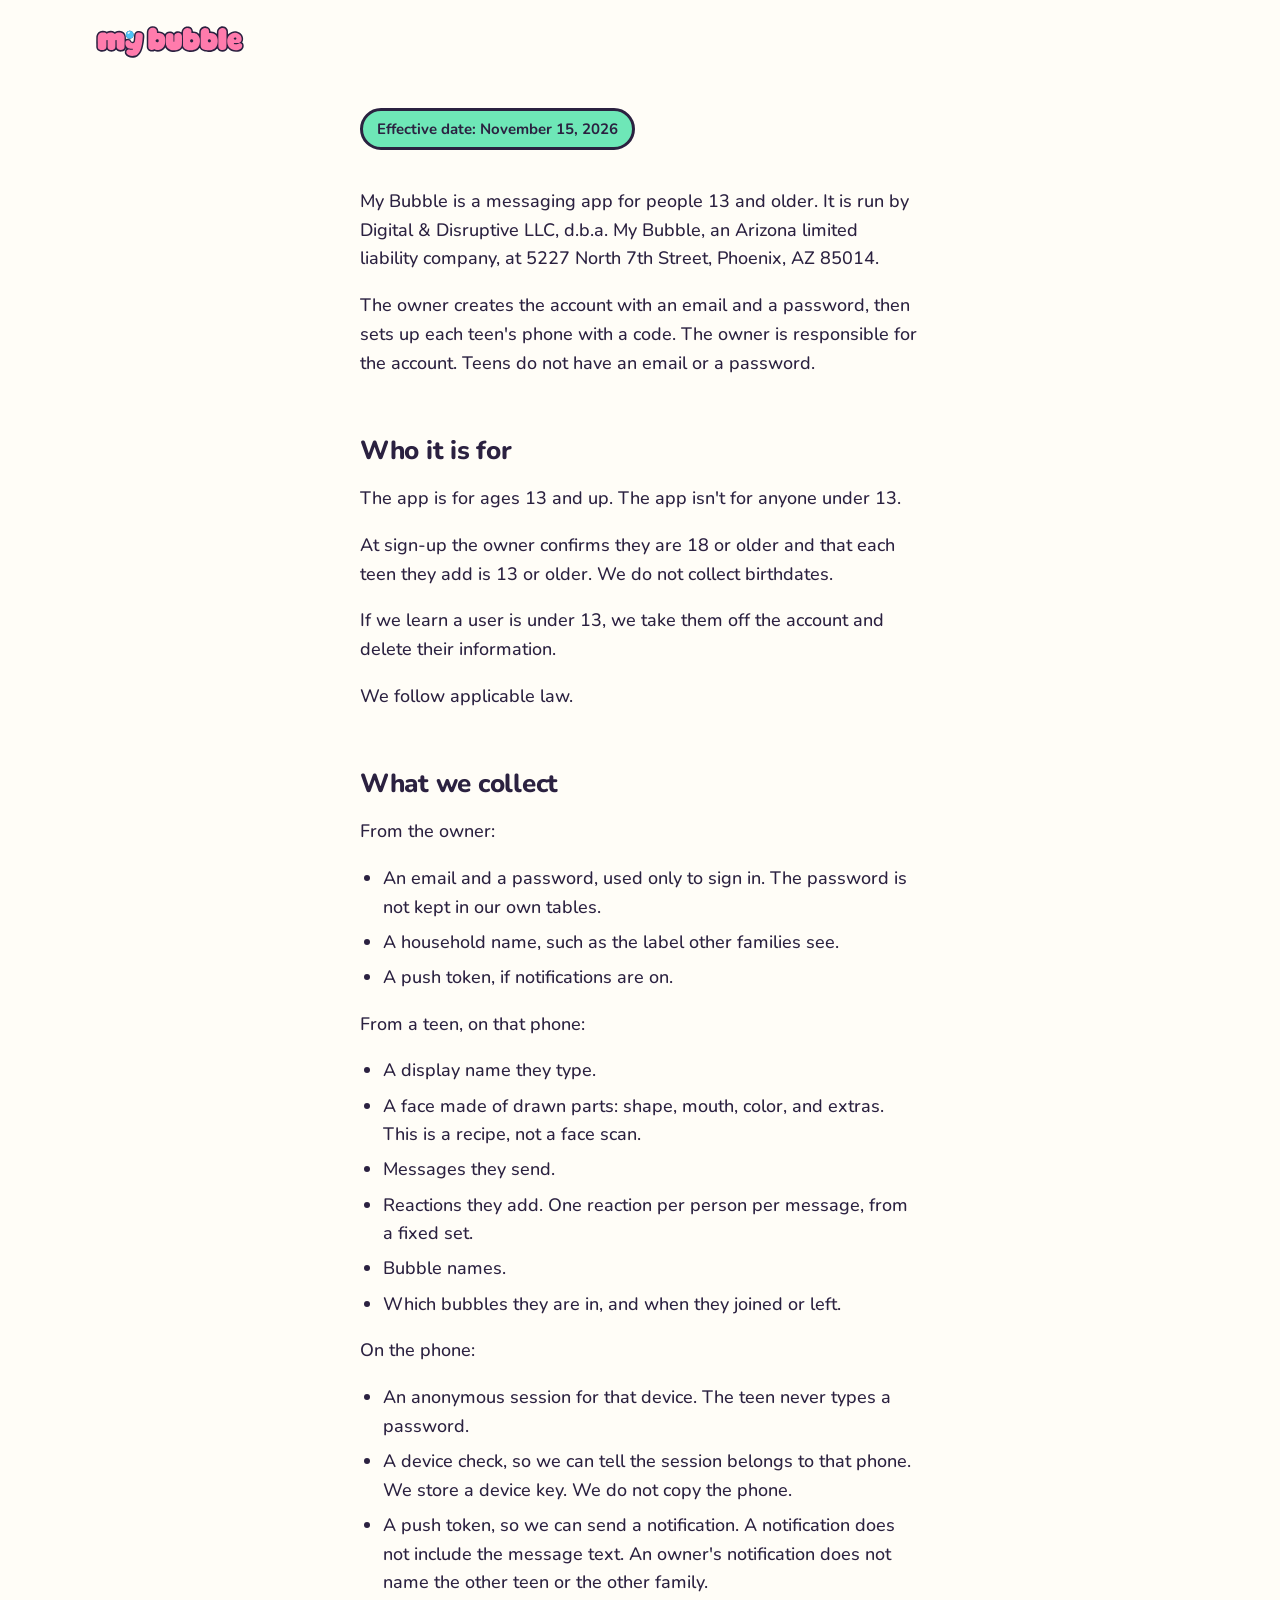
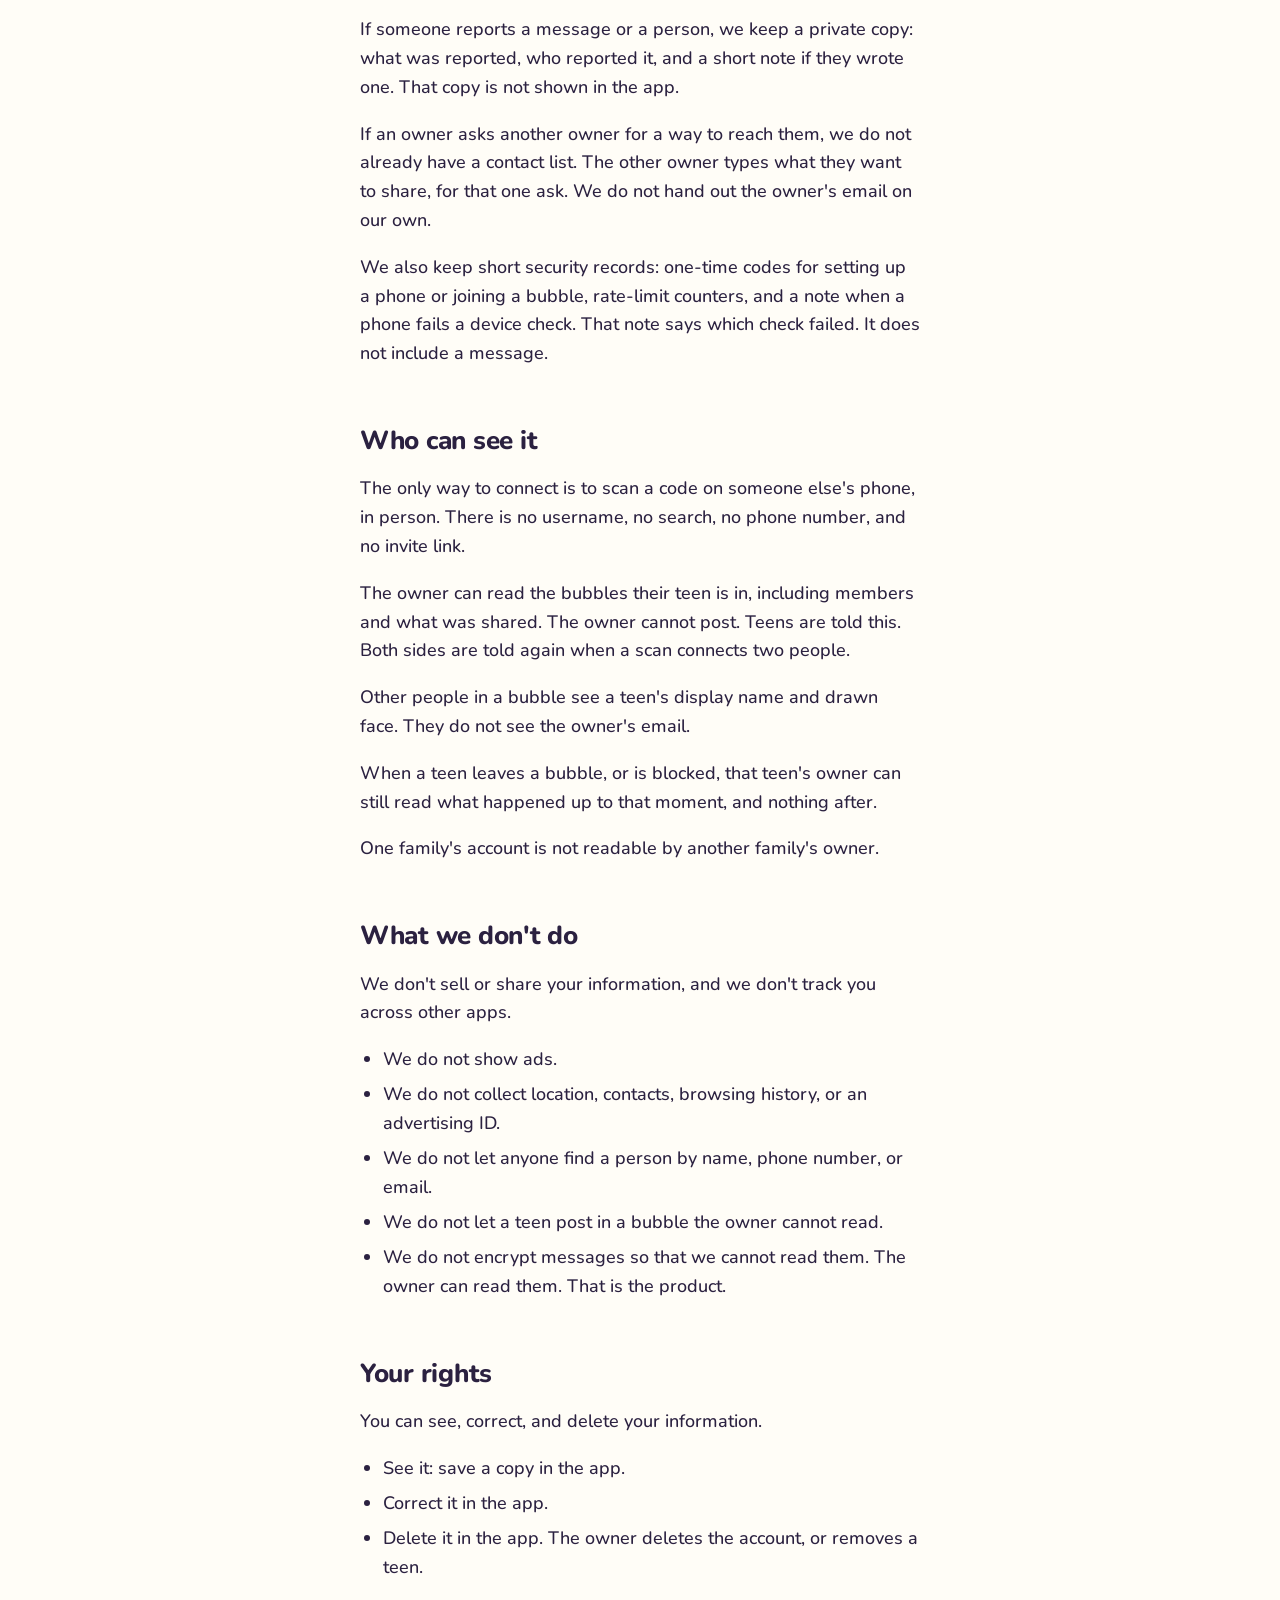
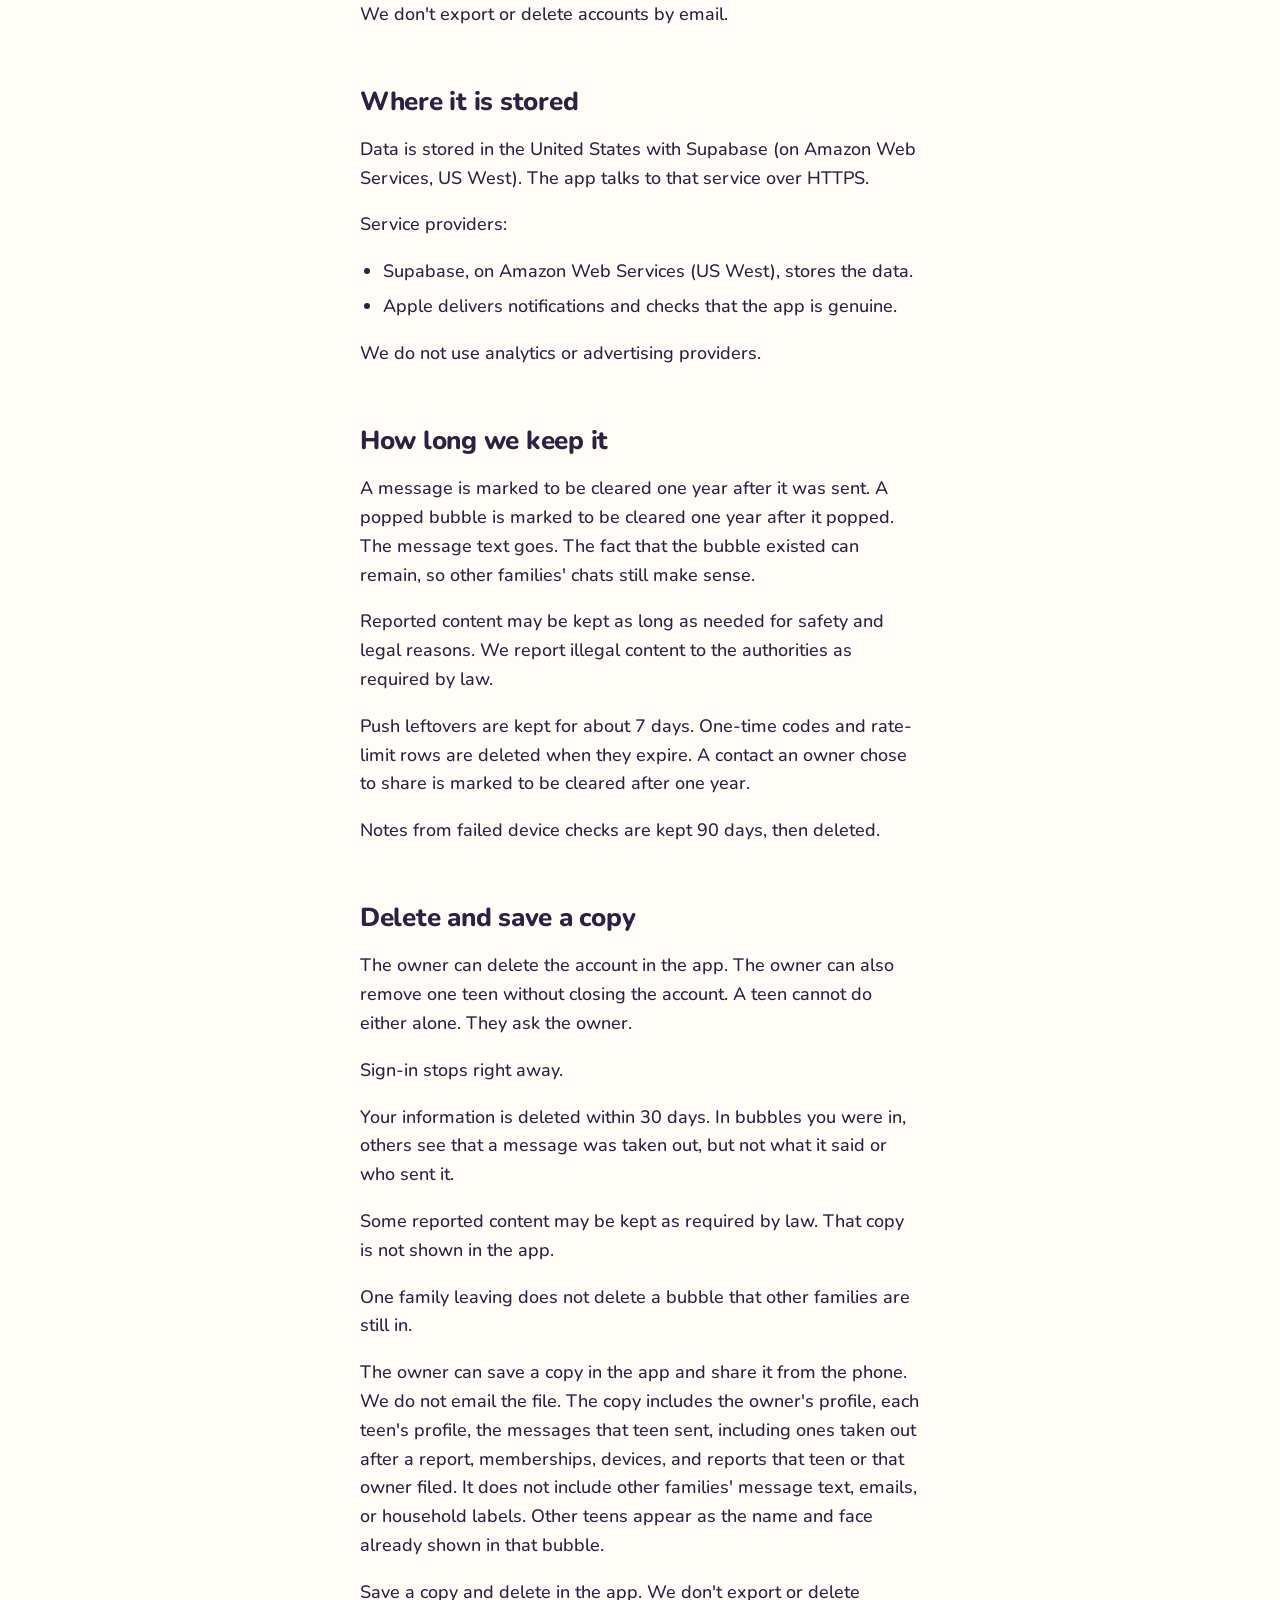
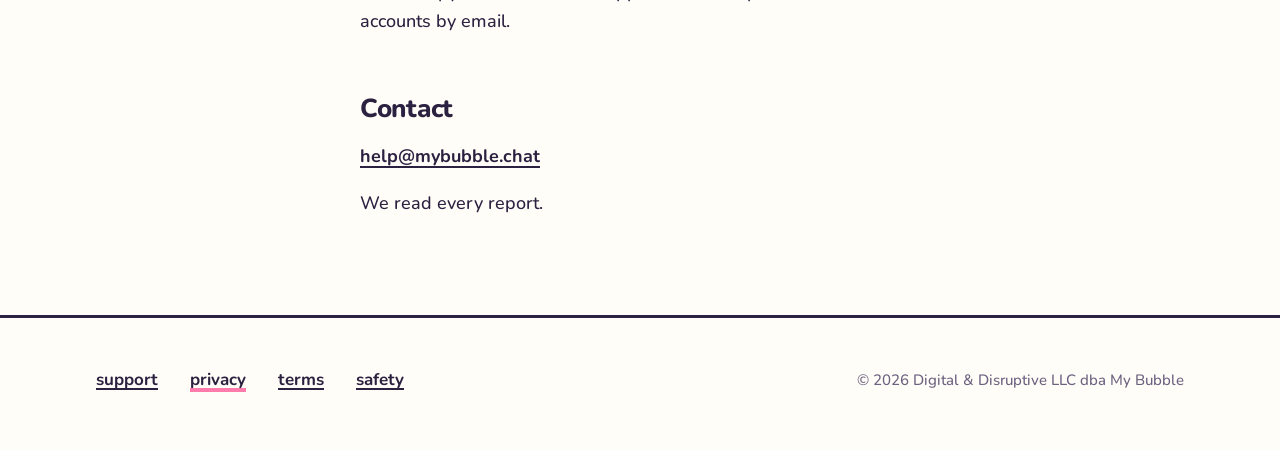
==== commit 954c82a0: "Support is help@mybubble.chat." ====
--- a/privacy/index.html
+++ b/privacy/index.html
@@ -92,7 +92,7 @@
 <p>The owner can save a copy in the app and share it from the phone. We do not email the file. The copy includes the owner&#39;s profile, each teen&#39;s profile, the messages that teen sent, including ones taken out after a report, memberships, devices, and reports that teen or that owner filed. It does not include other families&#39; message text, emails, or household labels. Other teens appear as the name and face already shown in that bubble.</p>
 <p>Save a copy and delete in the app. We don&#39;t export or delete accounts by email.</p>
 <h2>Contact</h2>
-<p><a href="mailto:russperry+mybubble@mail.grokbot.com">russperry+mybubble@mail.grokbot.com</a></p>
+<p><a href="mailto:help@mybubble.chat">help@mybubble.chat</a></p>
 <p>We read every report.</p>
 </main>
 <footer class="site-foot">
